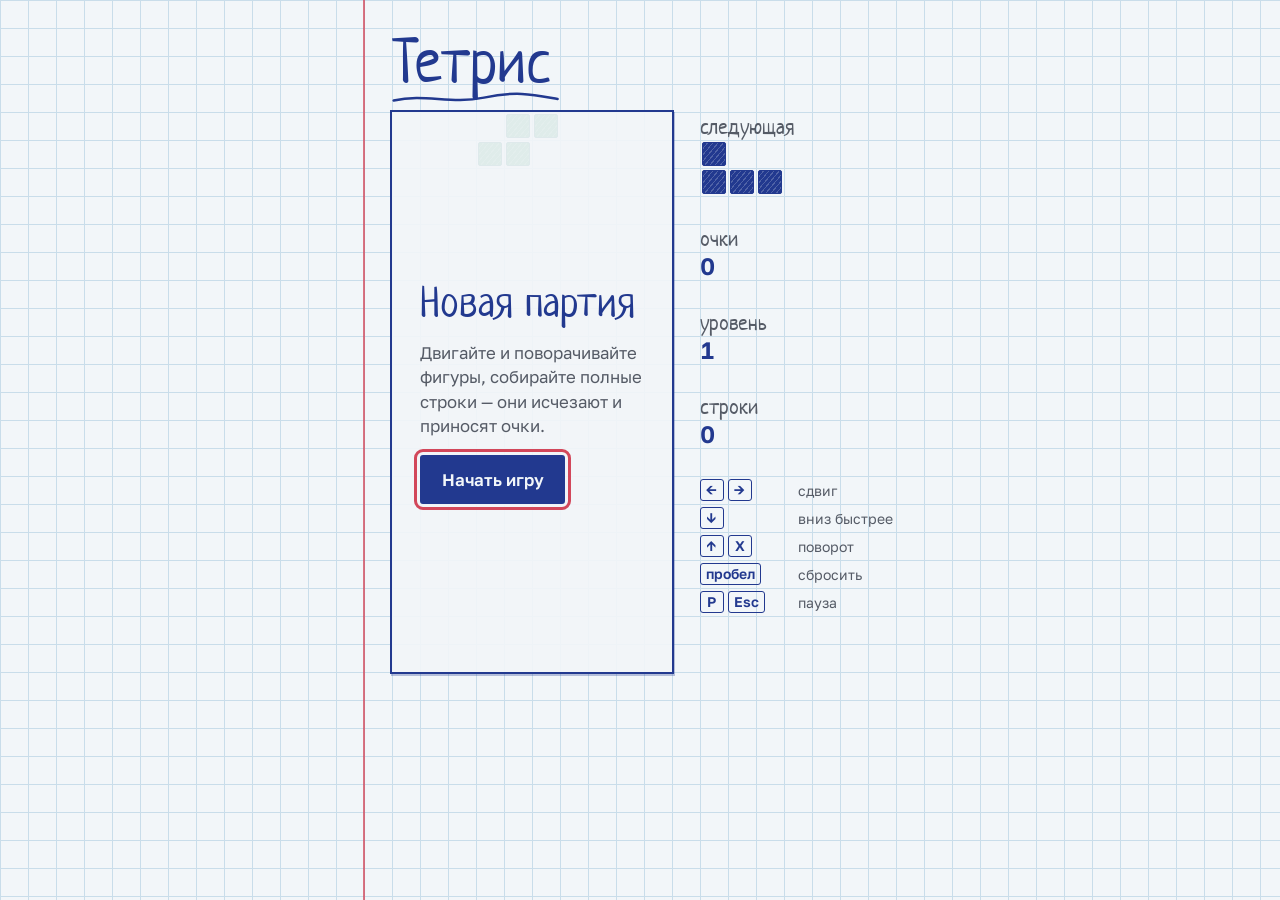
==== practices/practice_04/tetris/index.html @ fcdf6e7b "feat(tetris): фича A — играбельный тетрис с дизайном «тетрадь в клетку» Реализовано субагентом Claud" ====
<!doctype html>
<html lang="ru">
  <head>
    <meta charset="utf-8" />
    <meta name="viewport" content="width=device-width, initial-scale=1" />
    <title>Тетрис</title>
    <meta name="description" content="Тетрис на листе в клетку: собирайте полные строки." />
    <link rel="preconnect" href="https://fonts.googleapis.com" />
    <link rel="preconnect" href="https://fonts.gstatic.com" crossorigin />
    <link
      rel="stylesheet"
      href="https://fonts.googleapis.com/css2?family=Golos+Text:wght@400;600&family=Neucha&display=swap"
    />
    <link rel="stylesheet" href="src/styles.css" />
    <script type="module" src="src/ui.js"></script>
  </head>
  <body>
    <main class="sheet">
      <div class="layout">
        <h1 class="title">
          Тетрис
          <svg class="title-underline" viewBox="0 0 200 12" preserveAspectRatio="none" aria-hidden="true">
            <path d="M2 8 C 40 3, 70 11, 110 6 S 170 4, 198 7" />
          </svg>
        </h1>

        <section class="board-wrap" id="board-wrap" tabindex="-1" aria-label="Игровое поле">
          <div class="board" id="board" aria-hidden="true"></div>

          <div class="overlay" id="screen-start" role="dialog" aria-labelledby="start-title">
            <h2 class="overlay-title" id="start-title">Новая партия</h2>
            <p class="overlay-text">Двигайте и поворачивайте фигуры, собирайте полные строки — они исчезают и приносят очки.</p>
            <button class="button" type="button" id="start-button" autofocus>Начать игру</button>
          </div>

          <div class="overlay" id="screen-pause" role="dialog" aria-labelledby="pause-title" hidden>
            <h2 class="overlay-title overlay-title--mark" id="pause-title">Пауза</h2>
            <p class="overlay-text">Нажмите P или Esc, чтобы продолжить.</p>
            <button class="button" type="button" id="resume-button">Продолжить</button>
          </div>

          <div class="overlay" id="screen-over" role="dialog" aria-labelledby="over-title" hidden>
            <h2 class="overlay-title overlay-title--mark" id="over-title">Игра окончена</h2>
            <p class="overlay-text" id="over-summary" aria-live="polite"></p>
            <button class="button" type="button" id="again-button">Играть снова</button>
          </div>
        </section>

        <aside class="side" aria-label="Состояние игры">
          <div class="stat stat--next">
            <span class="label" id="next-label">следующая</span>
            <div class="preview" id="next" role="img" aria-labelledby="next-label"></div>
          </div>
          <div class="stat">
            <span class="label" id="score-label">очки</span>
            <output class="value" id="score" aria-labelledby="score-label">0</output>
          </div>
          <div class="stat">
            <span class="label" id="level-label">уровень</span>
            <output class="value" id="level" aria-labelledby="level-label">1</output>
          </div>
          <div class="stat">
            <span class="label" id="lines-label">строки</span>
            <output class="value" id="lines" aria-labelledby="lines-label">0</output>
          </div>

          <dl class="keys" aria-label="Клавиши">
            <div><dt><kbd>←</kbd> <kbd>→</kbd></dt><dd>сдвиг</dd></div>
            <div><dt><kbd>↓</kbd></dt><dd>вниз быстрее</dd></div>
            <div><dt><kbd>↑</kbd> <kbd>X</kbd></dt><dd>поворот</dd></div>
            <div><dt><kbd>пробел</kbd></dt><dd>сбросить</dd></div>
            <div><dt><kbd>P</kbd> <kbd>Esc</kbd></dt><dd>пауза</dd></div>
          </dl>
        </aside>

        <div class="touch" aria-label="Кнопки управления">
          <button class="touch-button" type="button" data-action="left" aria-label="Сдвиг влево">←</button>
          <button class="touch-button" type="button" data-action="rotate" aria-label="Поворот">↻</button>
          <button class="touch-button" type="button" data-action="right" aria-label="Сдвиг вправо">→</button>
          <button class="touch-button" type="button" data-action="soft" aria-label="Вниз быстрее">↓</button>
          <button class="touch-button" type="button" data-action="hard" aria-label="Сбросить вниз">⤓</button>
          <button class="touch-button" type="button" data-action="pause" aria-label="Пауза">ǁ</button>
        </div>
      </div>
    </main>
  </body>
</html>
---- practices/practice_04/tetris/src/styles.css ----
/* «Тетрадь в клетку»: план — docs/design-plan.md.
   Цвета, размер клетки и шрифты — только здесь, в :root; ниже — ссылки на них. */

:root {
  --paper: #f2f6f9;
  --grid: #c9ddea;
  --ink: #22398f;
  --graphite: #555b66;
  --mark: #d2475a;

  --piece-i: #3a7bd5;
  --piece-o: #e8a317;
  --piece-t: #8e4fc2;
  --piece-s: #2f9b67;
  --piece-z: #d2475a;
  --piece-j: #22398f;
  --piece-l: #e5782f;

  --font-hand: "Neucha", "Segoe Print", "Bradley Hand", cursive;
  --font-text: "Golos Text", "Segoe UI", system-ui, sans-serif;

  --cell: 28px;
  --side-cols: 7;
  --layout-cols: 20;
}

@media (max-height: 820px) {
  :root {
    --cell: 24px;
  }
}

@media (max-height: 640px) {
  :root {
    --cell: 20px;
  }
}

/* 17 колонок × 21px = 357px — помещается в 360px. */
@media (max-width: 599px) {
  :root {
    --cell: 21px;
    --side-cols: 4;
    --layout-cols: 17;
  }
}

/* ---------- лист ---------- */

* {
  box-sizing: border-box;
}

html {
  background: var(--paper);
  color: var(--ink);
  font-family: var(--font-text);
}

body {
  margin: 0;
  background: var(--paper);
}

.sheet {
  min-height: 100vh;
  min-height: 100dvh;
  padding-block: var(--cell);
  overflow: clip;
  background-color: var(--paper);
  background-image:
    linear-gradient(to right, var(--grid) 1px, transparent 1px),
    linear-gradient(to bottom, var(--grid) 1px, transparent 1px);
  background-size: var(--cell) var(--cell);
}

/* Сетка раскладки совпадает с сеткой листа: все дорожки — ровно одна клетка,
   отступ слева округлён до целой клетки. */
.layout {
  --layout-w: calc(var(--cell) * var(--layout-cols));
  position: relative;
  display: grid;
  grid-template-columns:
    [margin] var(--cell) var(--cell)
    [board] repeat(10, var(--cell))
    [mid] var(--cell)
    [side] repeat(var(--side-cols), var(--cell));
  grid-template-rows:
    repeat(3, var(--cell))
    [field] repeat(20, var(--cell))
    var(--cell)
    [touch] repeat(2, var(--cell));
  width: var(--layout-w);
  margin-left: var(--cell);
  margin-left: max(0px, round(down, calc((100% - var(--layout-w)) / 2), var(--cell)));
}

/* Красная линия полей. */
.layout::before {
  content: "";
  position: absolute;
  top: -100vh;
  bottom: -100vh;
  left: calc(var(--cell) - 1px);
  width: 2px;
  background: var(--mark);
  opacity: 0.75;
}

/* ---------- заголовок ---------- */

.title {
  grid-column: board / -1;
  grid-row: 1 / span 3;
  align-self: end;
  justify-self: start;
  position: relative;
  margin: 0 0 calc(var(--cell) * 0.7);
  font-family: var(--font-hand);
  font-weight: 400;
  font-size: calc(var(--cell) * 2.2);
  line-height: 1;
  color: var(--ink);
}

.title-underline {
  position: absolute;
  left: 0;
  right: -0.15em;
  bottom: -0.22em;
  width: calc(100% + 0.15em);
  height: 0.28em;
  overflow: visible;
}

.title-underline path {
  fill: none;
  stroke: var(--ink);
  stroke-width: 2.5;
  stroke-linecap: round;
  vector-effect: non-scaling-stroke;
  stroke-dasharray: 260;
  stroke-dashoffset: 260;
  animation: draw-line 900ms ease-out 250ms forwards;
}

@keyframes draw-line {
  to {
    stroke-dashoffset: 0;
  }
}

/* ---------- поле ---------- */

.board-wrap {
  grid-column: board / span 10;
  grid-row: field / span 20;
  position: relative;
}

/* Поле получает фокус только программно (tabindex="-1"), чтобы клавиши
   не уходили в скрытые кнопки; его обводка ручкой уже видна. */
.board-wrap:focus-visible {
  outline: none;
}

.board,
.preview {
  display: grid;
  grid-template-columns: repeat(var(--cols), var(--cell));
  grid-auto-rows: var(--cell);
}

.board {
  --cols: 10;
  height: 100%;
  /* Обводка ручкой: основная линия и чуть смещённый второй проход. */
  box-shadow:
    0 0 0 2px var(--ink),
    1px 2px 0 2px color-mix(in srgb, var(--ink) 30%, transparent);
}

.cell {
  position: relative;
}

.cell[data-p]::before {
  content: "";
  position: absolute;
  inset: 2px;
  border: 1.5px solid color-mix(in srgb, var(--c), var(--ink) 35%);
  border-radius: 2px;
  background-color: var(--c);
  /* Штрихи фломастера. */
  background-image: repeating-linear-gradient(
    -50deg,
    transparent 0 3px,
    color-mix(in srgb, var(--paper) 22%, transparent) 3px 4px
  );
}

[data-p="I"] { --c: var(--piece-i); }
[data-p="O"] { --c: var(--piece-o); }
[data-p="T"] { --c: var(--piece-t); }
[data-p="S"] { --c: var(--piece-s); }
[data-p="Z"] { --c: var(--piece-z); }
[data-p="J"] { --c: var(--piece-j); }
[data-p="L"] { --c: var(--piece-l); }

/* ---------- экраны поверх поля ---------- */

.overlay {
  position: absolute;
  inset: 0;
  display: flex;
  flex-direction: column;
  align-items: flex-start;
  justify-content: center;
  gap: calc(var(--cell) * 0.6);
  padding: var(--cell);
  background: color-mix(in srgb, var(--paper) 90%, transparent);
  animation: appear 180ms ease-out;
}

.overlay[hidden] {
  display: none;
}

@keyframes appear {
  from {
    opacity: 0;
  }
}

.overlay-title {
  margin: 0;
  font-family: var(--font-hand);
  font-weight: 400;
  font-size: calc(var(--cell) * 1.5);
  line-height: 1.05;
  color: var(--ink);
}

/* Красная ручка — только для событий. */
.overlay-title--mark {
  color: var(--mark);
}

.overlay-text {
  margin: 0;
  max-width: 26ch;
  font-size: max(14px, calc(var(--cell) * 0.6));
  line-height: 1.45;
  color: var(--graphite);
}

.overlay-text strong {
  color: var(--ink);
  font-weight: 600;
  font-variant-numeric: tabular-nums;
}

.button {
  min-height: calc(var(--cell) * 1.75);
  padding: 0 calc(var(--cell) * 0.7);
  border: 2px solid var(--ink);
  border-radius: 3px;
  background: var(--ink);
  color: var(--paper);
  font-family: var(--font-text);
  font-weight: 600;
  font-size: max(15px, calc(var(--cell) * 0.6));
  cursor: pointer;
}

.button:hover {
  background: color-mix(in srgb, var(--ink), var(--graphite) 35%);
}

:focus-visible {
  outline: 3px solid var(--ink);
  outline-offset: 3px;
}

.button:focus-visible {
  outline-color: var(--mark);
}

/* ---------- пометки на полях ---------- */

/* Колонка — стопка блоков, высота каждого кратна клетке, поэтому
   подписи и цифры ложатся на линии листа. */
.side {
  grid-column: side / span var(--side-cols);
  grid-row: field / span 20;
  display: flex;
  flex-direction: column;
}

.stat {
  display: grid;
  grid-template-rows: var(--cell) var(--cell);
  margin-bottom: var(--cell);
}

.stat--next {
  grid-template-rows: var(--cell) calc(var(--cell) * 2);
}

.label {
  align-self: end;
  padding-bottom: 0.12em;
  font-family: var(--font-hand);
  font-size: calc(var(--cell) * 0.8);
  line-height: 1;
  color: var(--graphite);
}

.value {
  font-weight: 600;
  font-size: calc(var(--cell) * 0.85);
  line-height: var(--cell);
  font-variant-numeric: tabular-nums;
  color: var(--ink);
}

.preview {
  --cols: 4;
}

.keys {
  display: grid;
  grid-auto-rows: var(--cell);
  margin: 0;
  font-size: max(12px, calc(var(--cell) * 0.5));
  color: var(--graphite);
}

.keys div {
  display: grid;
  grid-template-columns: calc(var(--cell) * 3.5) 1fr;
  align-items: center;
}

.keys dt,
.keys dd {
  margin: 0;
}

kbd {
  display: inline-block;
  min-width: 1.7em;
  padding: 0.05em 0.35em;
  border: 1.5px solid var(--ink);
  border-radius: 3px;
  font-family: var(--font-text);
  font-weight: 600;
  line-height: 1.3;
  text-align: center;
  color: var(--ink);
}

/* ---------- кнопки для касаний ---------- */

.touch {
  grid-column: board / -1;
  grid-row: touch / span 2;
  display: none;
  gap: calc(var(--cell) * 0.25);
}

.touch-button {
  flex: 1;
  border: 2px solid var(--ink);
  border-radius: 3px;
  background: var(--paper);
  color: var(--ink);
  font-family: var(--font-text);
  font-weight: 600;
  font-size: calc(var(--cell) * 0.95);
  touch-action: manipulation;
  user-select: none;
  cursor: pointer;
}

.touch-button:active {
  background: color-mix(in srgb, var(--ink) 15%, var(--paper));
}

/* ---------- узкий экран и касания ---------- */

@media (max-width: 599px) {
  .keys {
    display: none;
  }
}

@media (max-width: 599px), (pointer: coarse) {
  .touch {
    display: flex;
  }
}

/* ---------- без декоративного движения ---------- */

@media (prefers-reduced-motion: reduce) {
  .title-underline path {
    animation: none;
    stroke-dashoffset: 0;
  }

  .overlay {
    animation: none;
  }
}
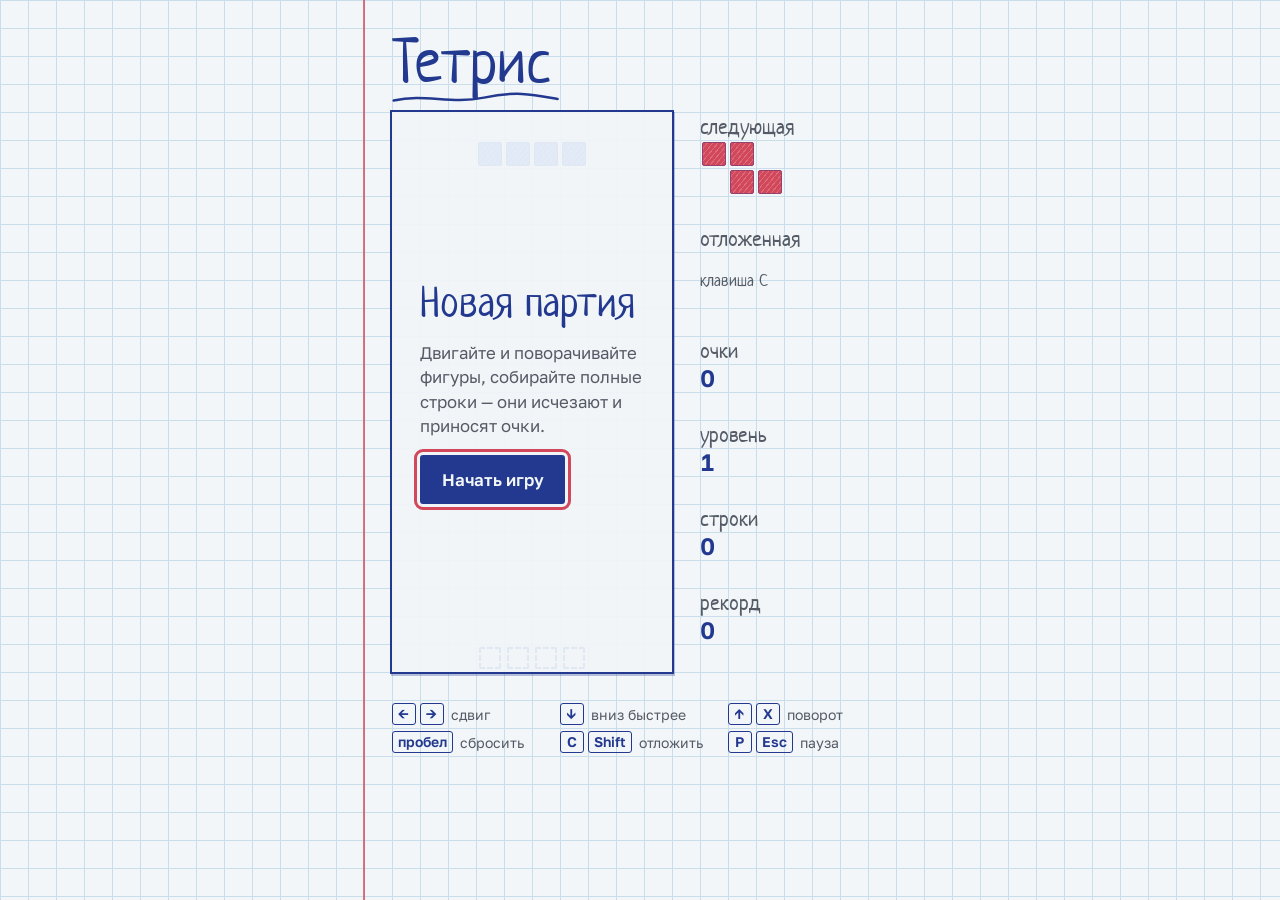
==== commit 5cd7ad38: "feat(tetris): фича B — призрак, hold и рекорд Сделано новым субагентом в отдельном worktree по AGENT" ====
--- a/practices/practice_04/tetris/index.html
+++ b/practices/practice_04/tetris/index.html
@@ -51,6 +51,12 @@
             <span class="label" id="next-label">следующая</span>
             <div class="preview" id="next" role="img" aria-labelledby="next-label"></div>
           </div>
+          <div class="stat stat--next">
+            <span class="label" id="hold-label">отложенная</span>
+            <div class="preview preview--hold" id="hold" role="img" aria-labelledby="hold-label">
+              <span class="hold-hint" id="hold-hint"><span class="hint-keys">клавиша C</span><span class="hint-touch">кнопка ⇄</span></span>
+            </div>
+          </div>
           <div class="stat">
             <span class="label" id="score-label">очки</span>
             <output class="value" id="score" aria-labelledby="score-label">0</output>
@@ -63,15 +69,20 @@
             <span class="label" id="lines-label">строки</span>
             <output class="value" id="lines" aria-labelledby="lines-label">0</output>
           </div>
+          <div class="stat" id="record-stat" hidden>
+            <span class="label" id="record-label">рекорд</span>
+            <output class="value" id="record" aria-labelledby="record-label">0</output>
+          </div>
+        </aside>
 
-          <dl class="keys" aria-label="Клавиши">
-            <div><dt><kbd>←</kbd> <kbd>→</kbd></dt><dd>сдвиг</dd></div>
-            <div><dt><kbd>↓</kbd></dt><dd>вниз быстрее</dd></div>
-            <div><dt><kbd>↑</kbd> <kbd>X</kbd></dt><dd>поворот</dd></div>
-            <div><dt><kbd>пробел</kbd></dt><dd>сбросить</dd></div>
-            <div><dt><kbd>P</kbd> <kbd>Esc</kbd></dt><dd>пауза</dd></div>
-          </dl>
-        </aside>
+        <dl class="keys" aria-label="Клавиши">
+          <div><dt><kbd>←</kbd> <kbd>→</kbd></dt><dd>сдвиг</dd></div>
+          <div><dt><kbd>↓</kbd></dt><dd>вниз быстрее</dd></div>
+          <div><dt><kbd>↑</kbd> <kbd>X</kbd></dt><dd>поворот</dd></div>
+          <div><dt><kbd>пробел</kbd></dt><dd>сбросить</dd></div>
+          <div><dt><kbd>C</kbd> <kbd>Shift</kbd></dt><dd>отложить</dd></div>
+          <div><dt><kbd>P</kbd> <kbd>Esc</kbd></dt><dd>пауза</dd></div>
+        </dl>
 
         <div class="touch" aria-label="Кнопки управления">
           <button class="touch-button" type="button" data-action="left" aria-label="Сдвиг влево">←</button>
@@ -79,6 +90,7 @@
           <button class="touch-button" type="button" data-action="right" aria-label="Сдвиг вправо">→</button>
           <button class="touch-button" type="button" data-action="soft" aria-label="Вниз быстрее">↓</button>
           <button class="touch-button" type="button" data-action="hard" aria-label="Сбросить вниз">⤓</button>
+          <button class="touch-button" type="button" data-action="hold" aria-label="Отложить фигуру">⇄</button>
           <button class="touch-button" type="button" data-action="pause" aria-label="Пауза">ǁ</button>
         </div>
       </div>
--- a/practices/practice_04/tetris/src/styles.css
+++ b/practices/practice_04/tetris/src/styles.css
@@ -199,13 +199,22 @@
   );
 }
 
-[data-p="I"] { --c: var(--piece-i); }
-[data-p="O"] { --c: var(--piece-o); }
-[data-p="T"] { --c: var(--piece-t); }
-[data-p="S"] { --c: var(--piece-s); }
-[data-p="Z"] { --c: var(--piece-z); }
-[data-p="J"] { --c: var(--piece-j); }
-[data-p="L"] { --c: var(--piece-l); }
+/* Призрачная фигура — карандашная намётка: пунктир цвета фигуры, без заливки. */
+.cell[data-g]:not([data-p])::before {
+  content: "";
+  position: absolute;
+  inset: 3px;
+  border: 2px dashed color-mix(in srgb, var(--c), var(--ink) 20%);
+  border-radius: 2px;
+}
+
+[data-p="I"], [data-g="I"] { --c: var(--piece-i); }
+[data-p="O"], [data-g="O"] { --c: var(--piece-o); }
+[data-p="T"], [data-g="T"] { --c: var(--piece-t); }
+[data-p="S"], [data-g="S"] { --c: var(--piece-s); }
+[data-p="Z"], [data-g="Z"] { --c: var(--piece-z); }
+[data-p="J"], [data-g="J"] { --c: var(--piece-j); }
+[data-p="L"], [data-g="L"] { --c: var(--piece-l); }
 
 /* ---------- экраны поверх поля ---------- */
 
@@ -258,6 +267,16 @@
   color: var(--ink);
   font-weight: 600;
   font-variant-numeric: tabular-nums;
+}
+
+/* Новый рекорд — пометка красной ручкой. */
+.overlay-mark {
+  display: block;
+  margin-top: 0.35em;
+  font-family: var(--font-hand);
+  font-size: 1.3em;
+  line-height: 1.1;
+  color: var(--mark);
 }
 
 .button {
@@ -328,8 +347,39 @@
   --cols: 4;
 }
 
+/* Отложенная фигура: пока hold израсходован — бледная, как вычеркнутая. */
+.preview--hold {
+  position: relative;
+}
+
+.preview--hold[data-used] {
+  opacity: 0.35;
+}
+
+.hold-hint {
+  position: absolute;
+  inset: 0;
+  display: none;
+  align-items: center;
+  font-family: var(--font-hand);
+  font-size: calc(var(--cell) * 0.6);
+  color: var(--graphite);
+}
+
+.preview--hold[data-empty] .hold-hint {
+  display: flex;
+}
+
+.hint-touch {
+  display: none;
+}
+
+/* Сноска под полем: легенда клавиш, три колонки на линиях листа. */
 .keys {
+  grid-column: board / -1;
+  grid-row: touch / span 2;
   display: grid;
+  grid-template-columns: repeat(3, 1fr);
   grid-auto-rows: var(--cell);
   margin: 0;
   font-size: max(12px, calc(var(--cell) * 0.5));
@@ -337,9 +387,10 @@
 }
 
 .keys div {
-  display: grid;
-  grid-template-columns: calc(var(--cell) * 3.5) 1fr;
+  display: flex;
   align-items: center;
+  gap: 0.5em;
+  white-space: nowrap;
 }
 
 .keys dt,
@@ -389,15 +440,19 @@
 
 /* ---------- узкий экран и касания ---------- */
 
-@media (max-width: 599px) {
-  .keys {
-    display: none;
-  }
-}
-
+/* Где есть кнопки для касаний, они занимают место сноски с клавишами. */
 @media (max-width: 599px), (pointer: coarse) {
   .touch {
     display: flex;
+  }
+
+  .keys,
+  .hint-keys {
+    display: none;
+  }
+
+  .hint-touch {
+    display: inline;
   }
 }
 
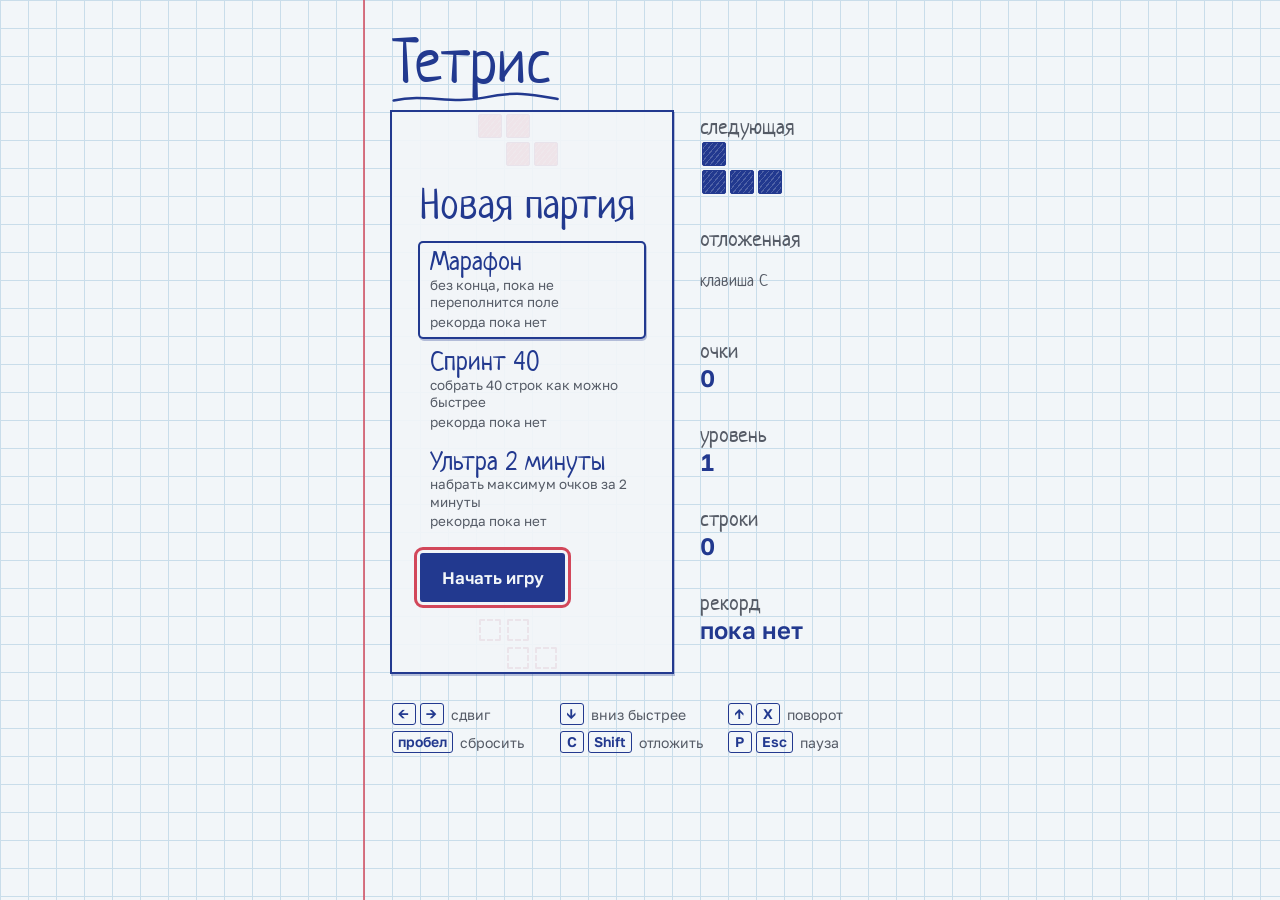
==== commit b4f29223: "feat(tetris): фича C, интерфейс — выбор режима, время, подписи, рекорды /speckit.implement для 001 к" ====
--- a/practices/practice_04/tetris/index.html
+++ b/practices/practice_04/tetris/index.html
@@ -27,22 +27,35 @@
         <section class="board-wrap" id="board-wrap" tabindex="-1" aria-label="Игровое поле">
           <div class="board" id="board" aria-hidden="true"></div>
 
+          <div class="caption" id="caption" aria-hidden="true" hidden></div>
+
           <div class="overlay" id="screen-start" role="dialog" aria-labelledby="start-title">
             <h2 class="overlay-title" id="start-title">Новая партия</h2>
-            <p class="overlay-text">Двигайте и поворачивайте фигуры, собирайте полные строки — они исчезают и приносят очки.</p>
+            <div class="modes" id="mode-list" role="group" aria-label="Режим игры"></div>
             <button class="button" type="button" id="start-button" autofocus>Начать игру</button>
           </div>
 
           <div class="overlay" id="screen-pause" role="dialog" aria-labelledby="pause-title" hidden>
             <h2 class="overlay-title overlay-title--mark" id="pause-title">Пауза</h2>
+            <p class="overlay-text" id="pause-time-line" hidden>Время остановлено: <strong id="pause-time"></strong></p>
             <p class="overlay-text">Нажмите P или Esc, чтобы продолжить.</p>
-            <button class="button" type="button" id="resume-button">Продолжить</button>
+            <div class="overlay-actions">
+              <button class="button" type="button" id="resume-button">Продолжить</button>
+              <button class="button button--quiet" type="button" id="menu-button">К выбору режима</button>
+            </div>
           </div>
 
           <div class="overlay" id="screen-over" role="dialog" aria-labelledby="over-title" hidden>
             <h2 class="overlay-title overlay-title--mark" id="over-title">Игра окончена</h2>
-            <p class="overlay-text" id="over-summary" aria-live="polite"></p>
-            <button class="button" type="button" id="again-button">Играть снова</button>
+            <div aria-live="polite">
+              <p class="overlay-text" id="over-summary"></p>
+              <p class="overlay-text" id="over-best" hidden></p>
+              <p class="overlay-mark" id="over-mark" hidden>Это новый рекорд.</p>
+            </div>
+            <div class="overlay-actions">
+              <button class="button" type="button" id="again-button">Играть снова</button>
+              <button class="button button--quiet" type="button" id="modes-button">Выбрать режим</button>
+            </div>
           </div>
         </section>
 
@@ -57,15 +70,19 @@
               <span class="hold-hint" id="hold-hint"><span class="hint-keys">клавиша C</span><span class="hint-touch">кнопка ⇄</span></span>
             </div>
           </div>
+          <div class="stat" id="time-stat" hidden>
+            <span class="label" id="time-label">время</span>
+            <output class="value" id="time" aria-labelledby="time-label">0:00,00</output>
+          </div>
           <div class="stat">
             <span class="label" id="score-label">очки</span>
             <output class="value" id="score" aria-labelledby="score-label">0</output>
           </div>
-          <div class="stat">
+          <div class="stat" id="level-stat">
             <span class="label" id="level-label">уровень</span>
             <output class="value" id="level" aria-labelledby="level-label">1</output>
           </div>
-          <div class="stat">
+          <div class="stat" id="lines-stat">
             <span class="label" id="lines-label">строки</span>
             <output class="value" id="lines" aria-labelledby="lines-label">0</output>
           </div>
@@ -93,6 +110,8 @@
           <button class="touch-button" type="button" data-action="hold" aria-label="Отложить фигуру">⇄</button>
           <button class="touch-button" type="button" data-action="pause" aria-label="Пауза">ǁ</button>
         </div>
+
+        <p class="visually-hidden" id="announcer" aria-live="polite"></p>
       </div>
     </main>
   </body>
--- a/practices/practice_04/tetris/src/styles.css
+++ b/practices/practice_04/tetris/src/styles.css
@@ -49,6 +49,21 @@
 
 * {
   box-sizing: border-box;
+}
+
+/* Атрибут hidden сильнее display у блоков (.stat, .overlay-text и др.). */
+[hidden] {
+  display: none !important;
+}
+
+.visually-hidden {
+  position: absolute;
+  width: 1px;
+  height: 1px;
+  margin: -1px;
+  overflow: hidden;
+  clip: rect(0 0 0 0);
+  white-space: nowrap;
 }
 
 html {
@@ -305,6 +320,121 @@
   outline-color: var(--mark);
 }
 
+/* Второе действие экрана — контур ручкой, главное остаётся одно. */
+.button--quiet {
+  background: var(--paper);
+  color: var(--ink);
+}
+
+.button--quiet:hover {
+  background: color-mix(in srgb, var(--ink) 10%, var(--paper));
+}
+
+.overlay-actions {
+  display: flex;
+  flex-wrap: wrap;
+  gap: calc(var(--cell) * 0.4);
+}
+
+.overlay-big {
+  font-size: calc(var(--cell) * 1.2);
+}
+
+/* ---------- выбор режима: обведите вариант ответа ---------- */
+
+.modes {
+  display: flex;
+  flex-direction: column;
+  gap: calc(var(--cell) * 0.2);
+  width: 100%;
+}
+
+.mode {
+  display: grid;
+  gap: 0.15em;
+  padding: calc(var(--cell) * 0.2) calc(var(--cell) * 0.35);
+  border: 0;
+  border-radius: 3px;
+  background: transparent;
+  color: var(--ink);
+  font-family: var(--font-text);
+  text-align: left;
+  cursor: pointer;
+}
+
+/* Выбранный вариант обведён ручкой — как поле: линия и смещённый второй проход. */
+.mode[aria-pressed="true"] {
+  box-shadow:
+    0 0 0 2px var(--ink),
+    1px 2px 0 2px color-mix(in srgb, var(--ink) 30%, transparent);
+}
+
+.mode-name {
+  font-family: var(--font-hand);
+  font-size: calc(var(--cell) * 0.95);
+  line-height: 1;
+}
+
+.mode-goal,
+.mode-record {
+  font-size: max(12px, calc(var(--cell) * 0.48));
+  line-height: 1.3;
+  color: var(--graphite);
+}
+
+.mode-record {
+  font-variant-numeric: tabular-nums;
+}
+
+/* ---------- подписи событий: замечание учителя красной ручкой ---------- */
+
+.caption {
+  position: absolute;
+  left: 0;
+  right: 0;
+  top: 55%;
+  display: flex;
+  flex-direction: column;
+  align-items: center;
+  pointer-events: none;
+  transform: rotate(-4deg);
+  font-family: var(--font-hand);
+  color: var(--mark);
+  text-align: center;
+}
+
+.caption-line {
+  font-size: calc(var(--cell) * 1.4);
+  line-height: 1.05;
+  white-space: nowrap;
+  /* Бумажный ореол: подпись читается поверх фигур. */
+  text-shadow:
+    0 0 3px var(--paper),
+    0 0 3px var(--paper),
+    0 0 6px var(--paper);
+  animation: caption-in 150ms ease-out;
+}
+
+.caption-line--bonus {
+  font-size: calc(var(--cell) * 0.9);
+}
+
+.caption[data-final] .caption-line {
+  font-size: calc(var(--cell) * 1.8);
+}
+
+@keyframes caption-in {
+  from {
+    opacity: 0;
+    transform: translateY(4px);
+  }
+}
+
+/* Последние секунды ультры — красной ручкой. */
+.value[data-urgent] {
+  color: var(--mark);
+}
+
 /* ---------- пометки на полях ---------- */
 
 /* Колонка — стопка блоков, высота каждого кратна клетке, поэтому
@@ -464,7 +594,8 @@
     stroke-dashoffset: 0;
   }
 
-  .overlay {
+  .overlay,
+  .caption-line {
     animation: none;
   }
 }
